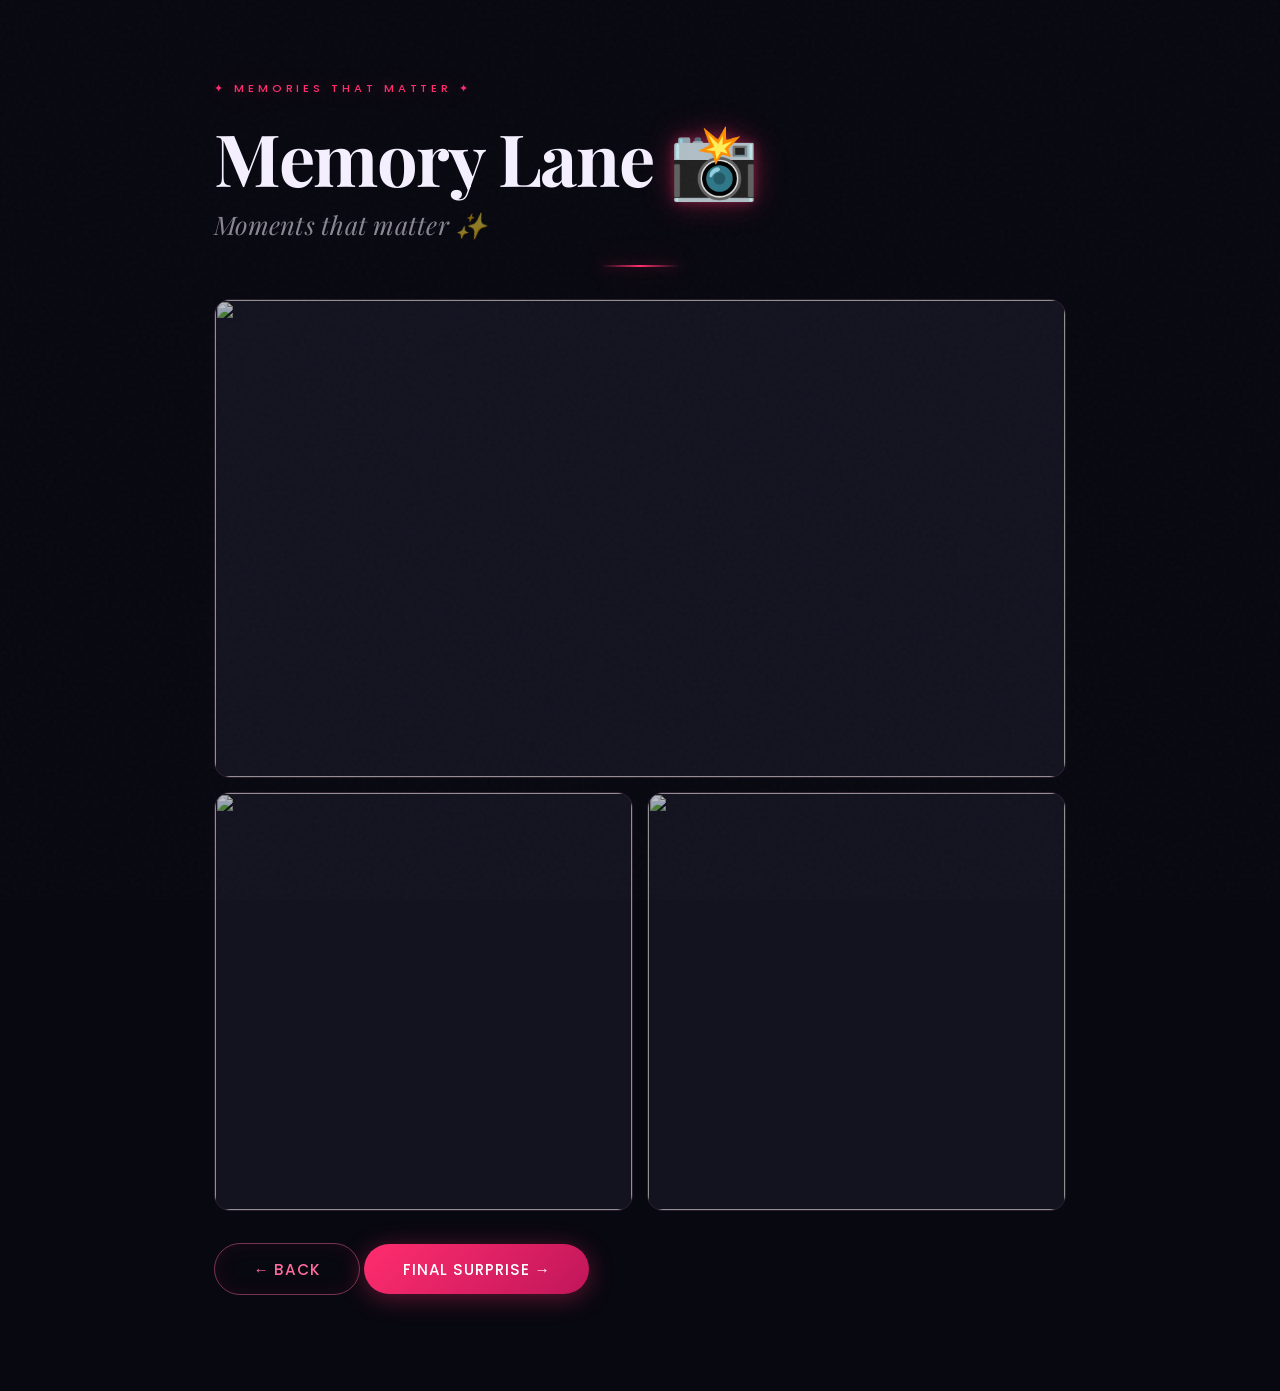
==== page3.html @ 76535fda "Add files via upload" ====
<!DOCTYPE html>
<html lang="en">
<head>
<meta charset="UTF-8" />
<meta name="viewport" content="width=device-width, initial-scale=1.0" />
<title>Memory Lane 📸</title>
<link rel="stylesheet" href="style.css" />

<style>
.page3-layout {
  max-width: 900px;
  margin: 0 auto;
  padding: 5rem 1.5rem 6rem;
}

/* ✅ PERFECT 3-PHOTO GRID */
.gallery-grid {
  display: grid;
  grid-template-columns: 1fr;
  gap: 14px;
}

/* BIG HERO IMAGE */
.gallery-item:first-child {
  aspect-ratio: 16 / 9;
}

/* SMALL IMAGES */
.gallery-item:nth-child(2),
.gallery-item:nth-child(3) {
  aspect-ratio: 1 / 1;
}

/* RESPONSIVE */
@media (min-width: 500px) {
  .gallery-grid {
    grid-template-columns: 1fr 1fr;
  }

  .gallery-item:first-child {
    grid-column: span 2;
    aspect-ratio: 16 / 9;
  }
}

/* IMAGE STYLE */
.gallery-item {
  overflow: hidden;
  border-radius: 16px;
}

.gallery-img {
  width: 100%;
  height: 100%;
  object-fit: cover;
  display: block;
  transition: transform 0.4s ease;
}

/* HOVER EFFECT (PREMIUM TOUCH) */
.gallery-item:hover .gallery-img {
  transform: scale(1.05);
}
</style>
</head>

<body>

<div class="page3-layout">

  <!-- HEADER -->
  <div class="page3-header fade-up">
    <span class="intro-label">✦ memories that matter ✦</span>

    <h1 class="serif-title">
      Memory Lane <span class="rose-text">📸</span>
    </h1>

    <p class="serif-italic" style="margin-top:0.5rem">
      Moments that matter ✨
    </p>

    <div class="glow-divider"></div>
  </div>

  <!-- 🎯 GALLERY -->
  <div class="gallery-grid">

    <!-- BIG IMAGE -->
    <div class="gallery-item" data-caption="That smile ✨">
      <img src="images/1.png" class="gallery-img">
    </div>

    <!-- SMALL LEFT -->
    <div class="gallery-item" data-caption="Golden moment 🌅">
      <img src="images/2.jpeg" class="gallery-img">
    </div>

    <!-- SMALL RIGHT -->
    <div class="gallery-item" data-caption="Pure joy 😄">
      <img src="images/3.jpeg" class="gallery-img">
    </div>

  </div>

  <!-- NAV -->
  <div class="nav-btns fade-up">
    <a href="page2.html" class="btn btn-ghost">← Back</a>
    <a href="page4.html" class="btn btn-primary">Final Surprise →</a>
  </div>

</div>

</body>
</html>
---- style.css ----
/* ============================================================
   BIRTHDAY SURPRISE WEBSITE — style.css
   Theme: Dark Cinematic · Rose Gold · Emotional
   ============================================================ */

@import url('https://fonts.googleapis.com/css2?family=Playfair+Display:ital,wght@0,400;0,700;0,900;1,400;1,700&family=Poppins:wght@200;300;400;500;600&family=Great+Vibes&display=swap');

/* ── Root Variables ── */
:root {
  --bg-deep:       #080810;
  --bg-mid:        #0e0e1a;
  --bg-card:       #131320;
  --rose:          #ff2d6e;
  --rose-light:    #ff6b9d;
  --rose-glow:     rgba(255, 45, 110, 0.35);
  --gold:          #ffcc70;
  --gold-glow:     rgba(255, 204, 112, 0.3);
  --white:         #f5f0ff;
  --muted:         rgba(245, 240, 255, 0.55);
  --font-display:  'Playfair Display', serif;
  --font-script:   'Great Vibes', cursive;
  --font-body:     'Poppins', sans-serif;
  --transition:    cubic-bezier(0.4, 0, 0.2, 1);
  --glow-sm:       0 0 12px var(--rose-glow), 0 0 30px var(--rose-glow);
  --glow-md:       0 0 20px var(--rose-glow), 0 0 60px var(--rose-glow), 0 0 100px rgba(255,45,110,0.15);
}

/* ── Reset & Base ── */
*, *::before, *::after { box-sizing: border-box; margin: 0; padding: 0; }

html { scroll-behavior: smooth; }

body {
  background: var(--bg-deep);
  color: var(--white);
  font-family: var(--font-body);
  font-weight: 300;
  min-height: 100vh;
  overflow-x: hidden;
  cursor: default;
}

/* ── Scrollbar ── */
::-webkit-scrollbar { width: 4px; }
::-webkit-scrollbar-track { background: var(--bg-deep); }
::-webkit-scrollbar-thumb { background: var(--rose); border-radius: 4px; }

/* ── Page Wrapper ── */
.page-wrapper {
  min-height: 100vh;
  display: flex;
  flex-direction: column;
  align-items: center;
  justify-content: center;
  position: relative;
  overflow: hidden;
}

/* ── Canvas Background ── */
#bgCanvas {
  position: fixed;
  inset: 0;
  z-index: 0;
  pointer-events: none;
}

/* ── Content Layer ── */
.content {
  position: relative;
  z-index: 10;
  width: 100%;
  max-width: 900px;
  padding: 2rem 1.5rem;
  text-align: center;
}

/* ── Typography ── */
.script-title {
  font-family: var(--font-script);
  font-size: clamp(3rem, 10vw, 7rem);
  color: var(--rose-light);
  text-shadow: var(--glow-md);
  line-height: 1.1;
  display: block;
}

.serif-title {
  font-family: var(--font-display);
  font-size: clamp(2rem, 6vw, 4.5rem);
  font-weight: 700;
  line-height: 1.15;
  letter-spacing: -0.02em;
}

.serif-italic {
  font-family: var(--font-display);
  font-style: italic;
  font-size: clamp(1.1rem, 3vw, 1.6rem);
  color: var(--muted);
  letter-spacing: 0.01em;
}

.body-text {
  font-size: clamp(0.9rem, 2.5vw, 1.1rem);
  line-height: 1.9;
  color: var(--muted);
  max-width: 640px;
  margin: 0 auto;
}

.gold-text { color: var(--gold); text-shadow: 0 0 20px var(--gold-glow); }
.rose-text { color: var(--rose-light); text-shadow: var(--glow-sm); }

/* ── Divider ── */
.glow-divider {
  width: 80px;
  height: 2px;
  background: linear-gradient(90deg, transparent, var(--rose), transparent);
  margin: 1.5rem auto;
  box-shadow: var(--glow-sm);
}

/* ── Buttons ── */
.btn {
  display: inline-flex;
  align-items: center;
  gap: 0.6rem;
  padding: 0.85rem 2.4rem;
  border: none;
  border-radius: 50px;
  font-family: var(--font-body);
  font-size: 0.95rem;
  font-weight: 500;
  letter-spacing: 0.06em;
  text-transform: uppercase;
  cursor: pointer;
  text-decoration: none;
  transition: all 0.35s var(--transition);
  position: relative;
  overflow: hidden;
}

.btn::before {
  content: '';
  position: absolute;
  inset: 0;
  background: rgba(255,255,255,0.08);
  transform: scaleX(0);
  transform-origin: left;
  transition: transform 0.4s var(--transition);
  border-radius: inherit;
}
.btn:hover::before { transform: scaleX(1); }

.btn-primary {
  background: linear-gradient(135deg, var(--rose), #c0165a);
  color: #fff;
  box-shadow: 0 4px 25px var(--rose-glow), 0 0 0 0 var(--rose-glow);
}
.btn-primary:hover {
  transform: translateY(-3px) scale(1.03);
  box-shadow: 0 8px 40px var(--rose-glow), 0 0 60px var(--rose-glow);
}
.btn-primary:active { transform: translateY(0) scale(0.98); }

.btn-ghost {
  background: transparent;
  color: var(--rose-light);
  border: 1px solid rgba(255,107,157,0.45);
  box-shadow: inset 0 0 20px rgba(255,45,110,0.08);
}
.btn-ghost:hover {
  border-color: var(--rose-light);
  box-shadow: var(--glow-sm), inset 0 0 30px rgba(255,45,110,0.12);
  transform: translateY(-2px);
}

/* ── Music Toggle ── */
#musicToggle {
  position: fixed;
  top: 1.2rem;
  right: 1.2rem;
  z-index: 999;
  width: 44px;
  height: 44px;
  border-radius: 50%;
  border: 1px solid rgba(255,107,157,0.4);
  background: rgba(13,13,25,0.85);
  backdrop-filter: blur(10px);
  color: var(--rose-light);
  font-size: 1.2rem;
  cursor: pointer;
  display: flex;
  align-items: center;
  justify-content: center;
  transition: all 0.3s var(--transition);
  box-shadow: var(--glow-sm);
}
#musicToggle:hover { transform: scale(1.1); box-shadow: var(--glow-md); }
#musicToggle.playing { animation: pulse-ring 2s infinite; }

/* ── Nav Dots ── */
.nav-dots {
  position: fixed;
  bottom: 1.5rem;
  left: 50%;
  transform: translateX(-50%);
  z-index: 999;
  display: flex;
  gap: 0.5rem;
}
.nav-dot {
  width: 8px; height: 8px;
  border-radius: 50%;
  background: rgba(255,107,157,0.3);
  border: 1px solid rgba(255,107,157,0.5);
  cursor: pointer;
  transition: all 0.3s;
  text-decoration: none;
  display: block;
}
.nav-dot.active, .nav-dot:hover {
  background: var(--rose-light);
  box-shadow: var(--glow-sm);
  transform: scale(1.3);
}

/* ── Floating Hearts ── */
.hearts-container {
  position: fixed;
  inset: 0;
  pointer-events: none;
  z-index: 1;
  overflow: hidden;
}
.heart {
  position: absolute;
  bottom: -60px;
  font-size: 1.2rem;
  animation: floatHeart linear infinite;
  opacity: 0;
  filter: drop-shadow(0 0 6px var(--rose));
}
@keyframes floatHeart {
  0%   { opacity: 0; transform: translateY(0) scale(0.6) rotate(0deg); }
  10%  { opacity: 0.7; }
  90%  { opacity: 0.4; }
  100% { opacity: 0; transform: translateY(-110vh) scale(1) rotate(20deg); }
}

/* ── Page Transition ── */
.fade-in { animation: fadeIn 0.9s var(--transition) both; }
.fade-up { animation: fadeUp 0.9s var(--transition) both; }
.fade-up-delay-1 { animation: fadeUp 0.9s 0.15s var(--transition) both; }
.fade-up-delay-2 { animation: fadeUp 0.9s 0.3s var(--transition) both; }
.fade-up-delay-3 { animation: fadeUp 0.9s 0.5s var(--transition) both; }
.fade-up-delay-4 { animation: fadeUp 0.9s 0.7s var(--transition) both; }
.fade-up-delay-5 { animation: fadeUp 0.9s 0.9s var(--transition) both; }

@keyframes fadeIn  { from { opacity:0 } to { opacity:1 } }
@keyframes fadeUp  { from { opacity:0; transform:translateY(28px) } to { opacity:1; transform:translateY(0) } }

/* ── Card ── */
.glass-card {
  background: rgba(255,255,255,0.03);
  border: 1px solid rgba(255,107,157,0.15);
  border-radius: 20px;
  padding: 2rem;
  backdrop-filter: blur(10px);
  transition: all 0.4s var(--transition);
}
.glass-card:hover {
  border-color: rgba(255,107,157,0.4);
  box-shadow: 0 0 30px rgba(255,45,110,0.12), 0 20px 40px rgba(0,0,0,0.4);
  transform: translateY(-5px);
}

/* ── Pulse Ring ── */
@keyframes pulse-ring {
  0%   { box-shadow: 0 0 0 0 var(--rose-glow), var(--glow-sm); }
  70%  { box-shadow: 0 0 0 12px transparent, var(--glow-sm); }
  100% { box-shadow: 0 0 0 0 transparent, var(--glow-sm); }
}

/* ── Glow Pulse ── */
@keyframes glowPulse {
  0%, 100% { text-shadow: var(--glow-md); }
  50%       { text-shadow: 0 0 40px var(--rose-glow), 0 0 80px rgba(255,45,110,0.35), 0 0 140px rgba(255,45,110,0.2); }
}

/* ── Page transition overlay ── */
.page-out {
  animation: pageOut 0.6s var(--transition) both;
}
@keyframes pageOut {
  to { opacity:0; transform: scale(0.97); }
}

/* ── Typing Cursor ── */
.cursor {
  display: inline-block;
  width: 2px;
  height: 1.1em;
  background: var(--rose-light);
  margin-left: 2px;
  vertical-align: middle;
  box-shadow: var(--glow-sm);
  animation: blink 0.85s step-end infinite;
}
@keyframes blink { 0%,100%{opacity:1} 50%{opacity:0} }

/* ── Secret Heart ── */
#secretHeart {
  position: fixed;
  bottom: 1.4rem;
  right: 1.4rem;
  font-size: 1.6rem;
  cursor: pointer;
  z-index: 999;
  opacity: 0.2;
  filter: drop-shadow(0 0 4px var(--rose));
  transition: all 0.3s;
  user-select: none;
}
#secretHeart:hover { opacity: 1; transform: scale(1.3); filter: drop-shadow(0 0 12px var(--rose)); }

.secret-popup {
  position: fixed;
  bottom: 4rem;
  right: 1.4rem;
  z-index: 1000;
  background: var(--bg-card);
  border: 1px solid rgba(255,107,157,0.35);
  border-radius: 14px;
  padding: 1rem 1.3rem;
  max-width: 220px;
  font-size: 0.82rem;
  color: var(--rose-light);
  text-align: center;
  line-height: 1.6;
  box-shadow: var(--glow-sm), 0 20px 40px rgba(0,0,0,0.5);
  opacity: 0;
  transform: translateY(10px) scale(0.95);
  pointer-events: none;
  transition: all 0.4s var(--transition);
}
.secret-popup.visible {
  opacity: 1;
  transform: translateY(0) scale(1);
  pointer-events: auto;
}

/* ────────────────────────────────────────────────
   INDEX PAGE
   ──────────────────────────────────────────────── */
.index-hero {
  position: relative;
  z-index: 10;
  text-align: center;
  padding: 2rem;
}

.intro-label {
  font-size: 0.7rem;
  font-weight: 500;
  letter-spacing: 0.35em;
  text-transform: uppercase;
  color: var(--rose);
  text-shadow: var(--glow-sm);
  margin-bottom: 1.2rem;
  display: block;
}

.main-title {
  font-family: var(--font-script);
  font-size: clamp(4rem, 14vw, 10rem);
  color: var(--rose-light);
  text-shadow: var(--glow-md);
  line-height: 1;
  animation: glowPulse 3s ease-in-out infinite;
}

.sub-name {
  font-family: var(--font-display);
  font-style: italic;
  font-size: clamp(1.4rem, 5vw, 3rem);
  color: var(--gold);
  text-shadow: 0 0 30px var(--gold-glow);
  letter-spacing: 0.04em;
  margin-top: -0.3rem;
}

.index-tagline {
  font-size: clamp(0.85rem, 2.5vw, 1rem);
  color: var(--muted);
  letter-spacing: 0.2em;
  text-transform: uppercase;
  margin: 1.5rem 0 2.5rem;
}

/* Countdown */
.countdown-wrapper {
  display: flex;
  gap: 1rem;
  justify-content: center;
  margin-bottom: 2.5rem;
  flex-wrap: wrap;
}
.countdown-block {
  background: rgba(255,255,255,0.03);
  border: 1px solid rgba(255,107,157,0.2);
  border-radius: 12px;
  padding: 0.8rem 1.2rem;
  min-width: 70px;
  backdrop-filter: blur(8px);
}
.countdown-num {
  font-family: var(--font-display);
  font-size: clamp(1.5rem, 5vw, 2.5rem);
  font-weight: 700;
  color: var(--rose-light);
  text-shadow: var(--glow-sm);
  display: block;
  line-height: 1;
}
.countdown-label {
  font-size: 0.6rem;
  letter-spacing: 0.2em;
  text-transform: uppercase;
  color: var(--muted);
  display: block;
  margin-top: 0.3rem;
}

/* Orb */
.orb {
  position: absolute;
  border-radius: 50%;
  filter: blur(80px);
  pointer-events: none;
  z-index: 0;
}
.orb-1 { width: 500px; height: 500px; background: radial-gradient(circle, rgba(255,45,110,0.18) 0%, transparent 70%); top: -150px; left: -100px; animation: orbDrift 12s ease-in-out infinite alternate; }
.orb-2 { width: 400px; height: 400px; background: radial-gradient(circle, rgba(255,204,112,0.1) 0%, transparent 70%); bottom: -100px; right: -80px; animation: orbDrift 15s 2s ease-in-out infinite alternate-reverse; }
.orb-3 { width: 300px; height: 300px; background: radial-gradient(circle, rgba(180,50,255,0.08) 0%, transparent 70%); top: 40%; left: 60%; animation: orbDrift 10s 1s ease-in-out infinite alternate; }

@keyframes orbDrift {
  from { transform: translate(0,0) scale(1); }
  to   { transform: translate(40px, 30px) scale(1.15); }
}

/* ────────────────────────────────────────────────
   PAGE 1 — Typing Message
   ──────────────────────────────────────────────── */
.typing-container {
  max-width: 700px;
  margin: 0 auto;
}
.typing-box {
  background: rgba(255,255,255,0.025);
  border: 1px solid rgba(255,107,157,0.15);
  border-radius: 20px;
  padding: 2.5rem 2rem;
  text-align: left;
  position: relative;
  overflow: hidden;
}
.typing-box::before {
  content: '';
  position: absolute;
  top: 0; left: 0; right: 0;
  height: 3px;
  background: linear-gradient(90deg, transparent, var(--rose), var(--gold), transparent);
  animation: shimmer 2.5s ease-in-out infinite;
}
@keyframes shimmer { 0%,100%{opacity:0.4} 50%{opacity:1} }

.typing-box p {
  font-size: clamp(0.95rem, 2.5vw, 1.15rem);
  line-height: 2;
  color: var(--white);
  font-weight: 300;
  min-height: 1.2em;
}
.typing-signature {
  text-align: right;
  font-family: var(--font-script);
  font-size: 2rem;
  color: var(--rose-light);
  text-shadow: var(--glow-sm);
  margin-top: 1.5rem;
}

/* ────────────────────────────────────────────────
   PAGE 2 — Reasons
   ──────────────────────────────────────────────── */
.reasons-grid {
  display: grid;
  grid-template-columns: repeat(auto-fill, minmax(260px, 1fr));
  gap: 1.2rem;
  margin: 2rem 0;
  text-align: left;
}
.reason-card {
  background: rgba(255,255,255,0.03);
  border: 1px solid rgba(255,107,157,0.12);
  border-radius: 18px;
  padding: 1.5rem 1.4rem;
  display: flex;
  gap: 1rem;
  align-items: flex-start;
  transition: all 0.4s var(--transition);
  cursor: default;
  position: relative;
  overflow: hidden;
}
.reason-card::after {
  content: '';
  position: absolute;
  inset: 0;
  background: radial-gradient(circle at 30% 50%, rgba(255,45,110,0.06), transparent 70%);
  opacity: 0;
  transition: opacity 0.4s;
}
.reason-card:hover { border-color: rgba(255,107,157,0.4); transform: translateY(-6px); box-shadow: 0 20px 50px rgba(0,0,0,0.35), var(--glow-sm); }
.reason-card:hover::after { opacity: 1; }

.reason-icon {
  font-size: 1.8rem;
  flex-shrink: 0;
  filter: drop-shadow(0 0 8px var(--rose));
  animation: iconBounce 3s ease-in-out infinite;
}
@keyframes iconBounce { 0%,100%{transform:translateY(0)} 50%{transform:translateY(-4px)} }

.reason-num {
  font-size: 0.65rem;
  letter-spacing: 0.25em;
  text-transform: uppercase;
  color: var(--rose);
  margin-bottom: 0.3rem;
  display: block;
}
.reason-title {
  font-family: var(--font-display);
  font-size: 1rem;
  font-weight: 700;
  color: var(--white);
  margin-bottom: 0.4rem;
}
.reason-desc {
  font-size: 0.82rem;
  line-height: 1.65;
  color: var(--muted);
}

/* ────────────────────────────────────────────────
   PAGE 3 — Gallery
   ──────────────────────────────────────────────── */
.gallery-grid {
  display: grid;
  grid-template-columns: repeat(3, 1fr);
  grid-template-rows: auto;
  gap: 0.8rem;
  margin: 2rem 0;
}
@media (max-width: 600px) {
  .gallery-grid { grid-template-columns: repeat(2, 1fr); }
}

.gallery-item {
  position: relative;
  border-radius: 14px;
  overflow: hidden;
  aspect-ratio: 1;
  background: var(--bg-card);
  border: 1px solid rgba(255,107,157,0.1);
  cursor: pointer;
  transition: all 0.4s var(--transition);
}
.gallery-item:nth-child(1) { grid-column: span 2; aspect-ratio: 2/1; }
.gallery-item:nth-child(5) { grid-column: span 2; aspect-ratio: 2/1; }

.gallery-item img {
  width: 100%;
  height: 100%;
  object-fit: cover;
  transition: transform 0.5s var(--transition), filter 0.5s;
  filter: brightness(0.75) saturate(0.9);
  display: block;
}
.gallery-item:hover img { transform: scale(1.08); filter: brightness(0.9) saturate(1.1); }

.gallery-overlay {
  position: absolute;
  inset: 0;
  background: linear-gradient(to top, rgba(255,45,110,0.5) 0%, transparent 60%);
  opacity: 0;
  transition: opacity 0.4s;
  display: flex;
  align-items: flex-end;
  padding: 1rem;
}
.gallery-item:hover .gallery-overlay { opacity: 1; }
.gallery-caption {
  font-family: var(--font-display);
  font-style: italic;
  font-size: 0.85rem;
  color: #fff;
  text-shadow: 0 1px 6px rgba(0,0,0,0.5);
}
.gallery-item:hover { transform: scale(1.02); box-shadow: 0 0 30px var(--rose-glow), 0 20px 40px rgba(0,0,0,0.4); border-color: rgba(255,107,157,0.35); }

/* Gallery placeholder gradient when no image */
.gallery-placeholder {
  width: 100%;
  height: 100%;
  display: flex;
  align-items: center;
  justify-content: center;
  font-size: 2.5rem;
  background: linear-gradient(135deg, #1a0e20, #200a14);
}

/* ────────────────────────────────────────────────
   PAGE 4 — Final Surprise
   ──────────────────────────────────────────────── */
.final-wrapper {
  position: relative;
  z-index: 10;
  text-align: center;
  padding: 2rem 1.5rem;
  max-width: 780px;
  margin: 0 auto;
}

.cake-emoji {
  font-size: clamp(3.5rem, 10vw, 6rem);
  display: block;
  margin-bottom: 0.5rem;
  animation: cakeBounce 1.5s ease-in-out infinite;
  filter: drop-shadow(0 0 20px var(--rose-glow));
}
@keyframes cakeBounce {
  0%,100% { transform: translateY(0) rotate(-3deg); }
  50%      { transform: translateY(-15px) rotate(3deg); }
}

.final-main {
  font-family: var(--font-script);
  font-size: clamp(3rem, 10vw, 7rem);
  line-height: 1;
  color: var(--rose-light);
  text-shadow: var(--glow-md);
  animation: glowPulse 2.5s ease-in-out infinite;
}

.final-name {
  font-family: var(--font-display);
  font-style: italic;
  font-size: clamp(1.4rem, 5vw, 3.2rem);
  color: var(--gold);
  text-shadow: 0 0 30px var(--gold-glow), 0 0 70px var(--gold-glow);
  margin: 0.3rem 0 1rem;
  display: block;
}

.wish-bubble {
  background: rgba(255,255,255,0.03);
  border: 1px solid rgba(255,204,112,0.2);
  border-radius: 20px;
  padding: 1.8rem 2rem;
  margin: 1.5rem 0;
  position: relative;
}
.wish-bubble::before {
  content: '"';
  font-family: var(--font-display);
  font-size: 5rem;
  color: rgba(255,204,112,0.12);
  position: absolute;
  top: -10px;
  left: 15px;
  line-height: 1;
}
.wish-text {
  font-size: clamp(0.95rem, 2.5vw, 1.2rem);
  line-height: 1.9;
  color: var(--white);
  font-weight: 300;
}

.confetti-btn-wrapper {
  margin-top: 2rem;
  display: flex;
  gap: 1rem;
  justify-content: center;
  flex-wrap: wrap;
}

/* Confetti canvas */
#confettiCanvas {
  position: fixed;
  inset: 0;
  pointer-events: none;
  z-index: 50;
}

/* Stars row */
.stars-row {
  display: flex;
  justify-content: center;
  gap: 0.4rem;
  font-size: 1.3rem;
  margin: 0.8rem 0;
  filter: drop-shadow(0 0 8px var(--gold));
  animation: starFade 2s ease-in-out infinite alternate;
}
@keyframes starFade { from { opacity:0.6 } to { opacity:1 } }

/* ── Responsive ── */
@media (max-width: 640px) {
  .reasons-grid { grid-template-columns: 1fr; }
  .typing-box { padding: 1.5rem 1.2rem; }
  .countdown-block { min-width: 58px; padding: 0.6rem 0.8rem; }
  .gallery-grid { gap: 0.5rem; }
  .gallery-item:nth-child(1),
  .gallery-item:nth-child(5) { grid-column: span 2; aspect-ratio: 16/9; }
}

/* ── Noise overlay ── */
body::before {
  content: '';
  position: fixed;
  inset: 0;
  background-image: url("data:image/svg+xml,%3Csvg viewBox='0 0 256 256' xmlns='http://www.w3.org/2000/svg'%3E%3Cfilter id='noise'%3E%3CfeTurbulence type='fractalNoise' baseFrequency='0.9' numOctaves='4' stitchTiles='stitch'/%3E%3C/filter%3E%3Crect width='100%25' height='100%25' filter='url(%23noise)' opacity='1'/%3E%3C/svg%3E");
  opacity: 0.025;
  pointer-events: none;
  z-index: 2;
}
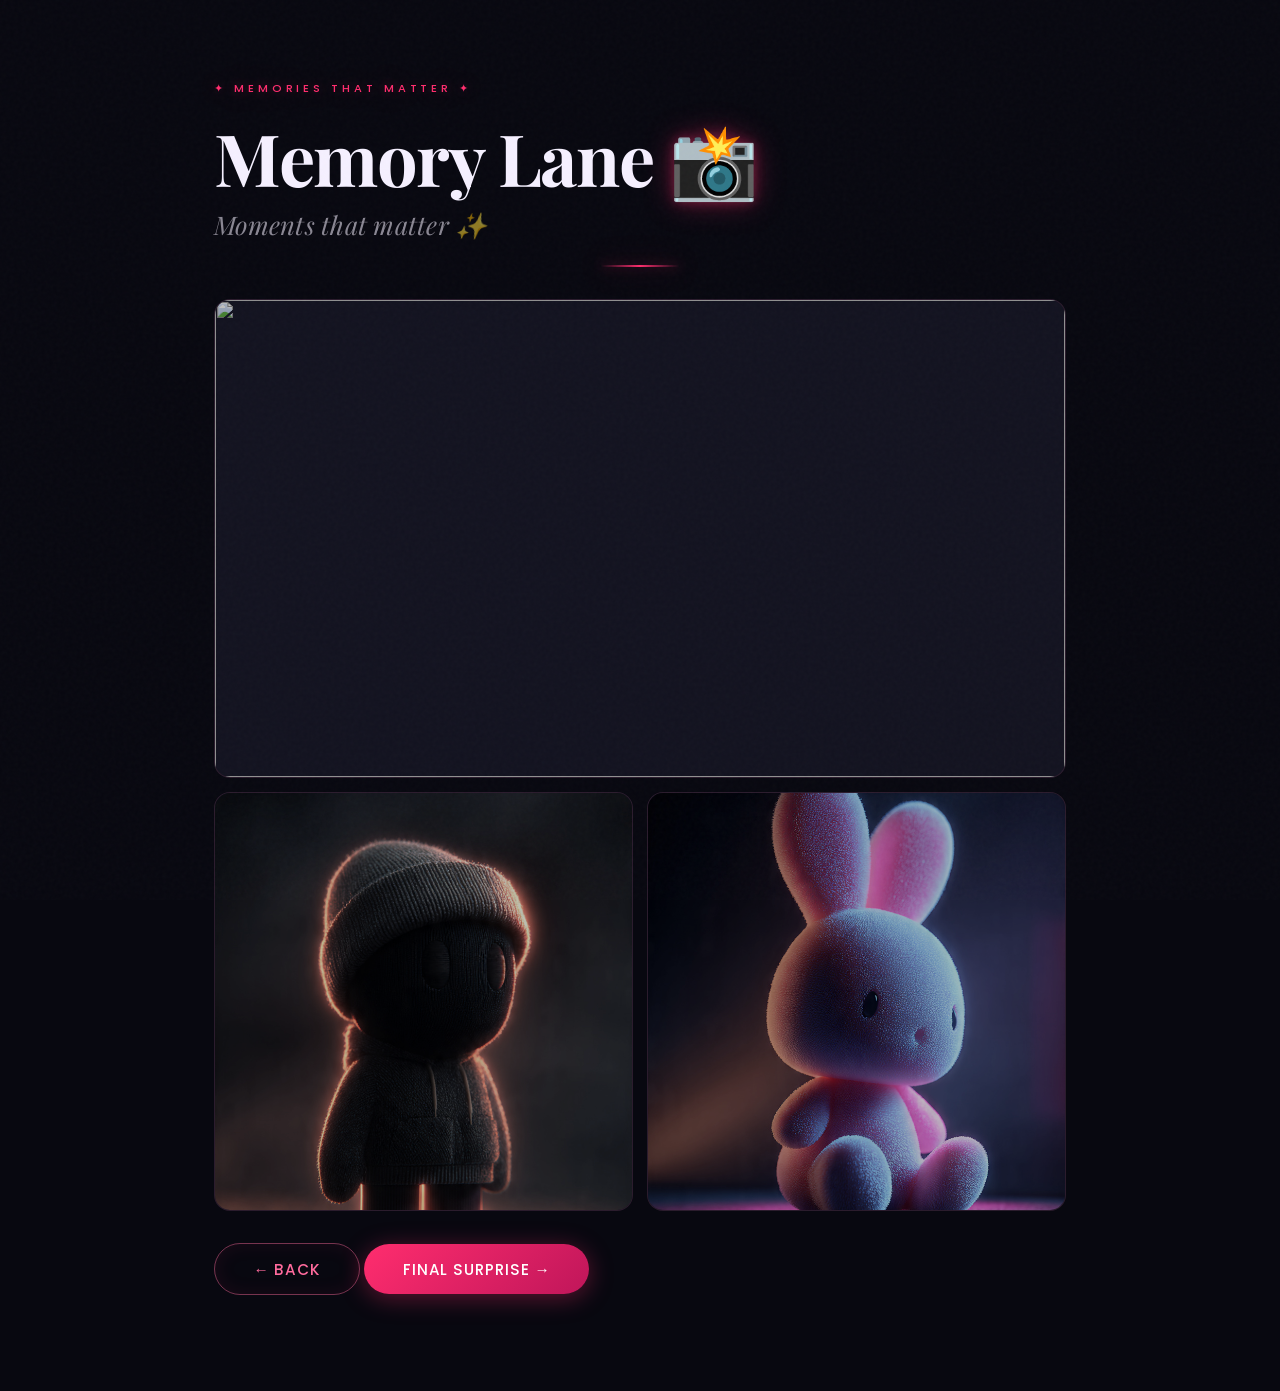
==== commit fa27a674: "page3.html" ====
--- a/page3.html
+++ b/page3.html
@@ -88,17 +88,17 @@
 
     <!-- BIG IMAGE -->
     <div class="gallery-item" data-caption="That smile ✨">
-      <img src="images/1.png" class="gallery-img">
+      <img src="1.png" class="gallery-img">
     </div>
 
     <!-- SMALL LEFT -->
     <div class="gallery-item" data-caption="Golden moment 🌅">
-      <img src="images/2.jpeg" class="gallery-img">
+      <img src="2.jpeg" class="gallery-img">
     </div>
 
     <!-- SMALL RIGHT -->
     <div class="gallery-item" data-caption="Pure joy 😄">
-      <img src="images/3.jpeg" class="gallery-img">
+      <img src="3.jpeg" class="gallery-img">
     </div>
 
   </div>
@@ -112,4 +112,4 @@
 </div>
 
 </body>
-</html>+</html>
